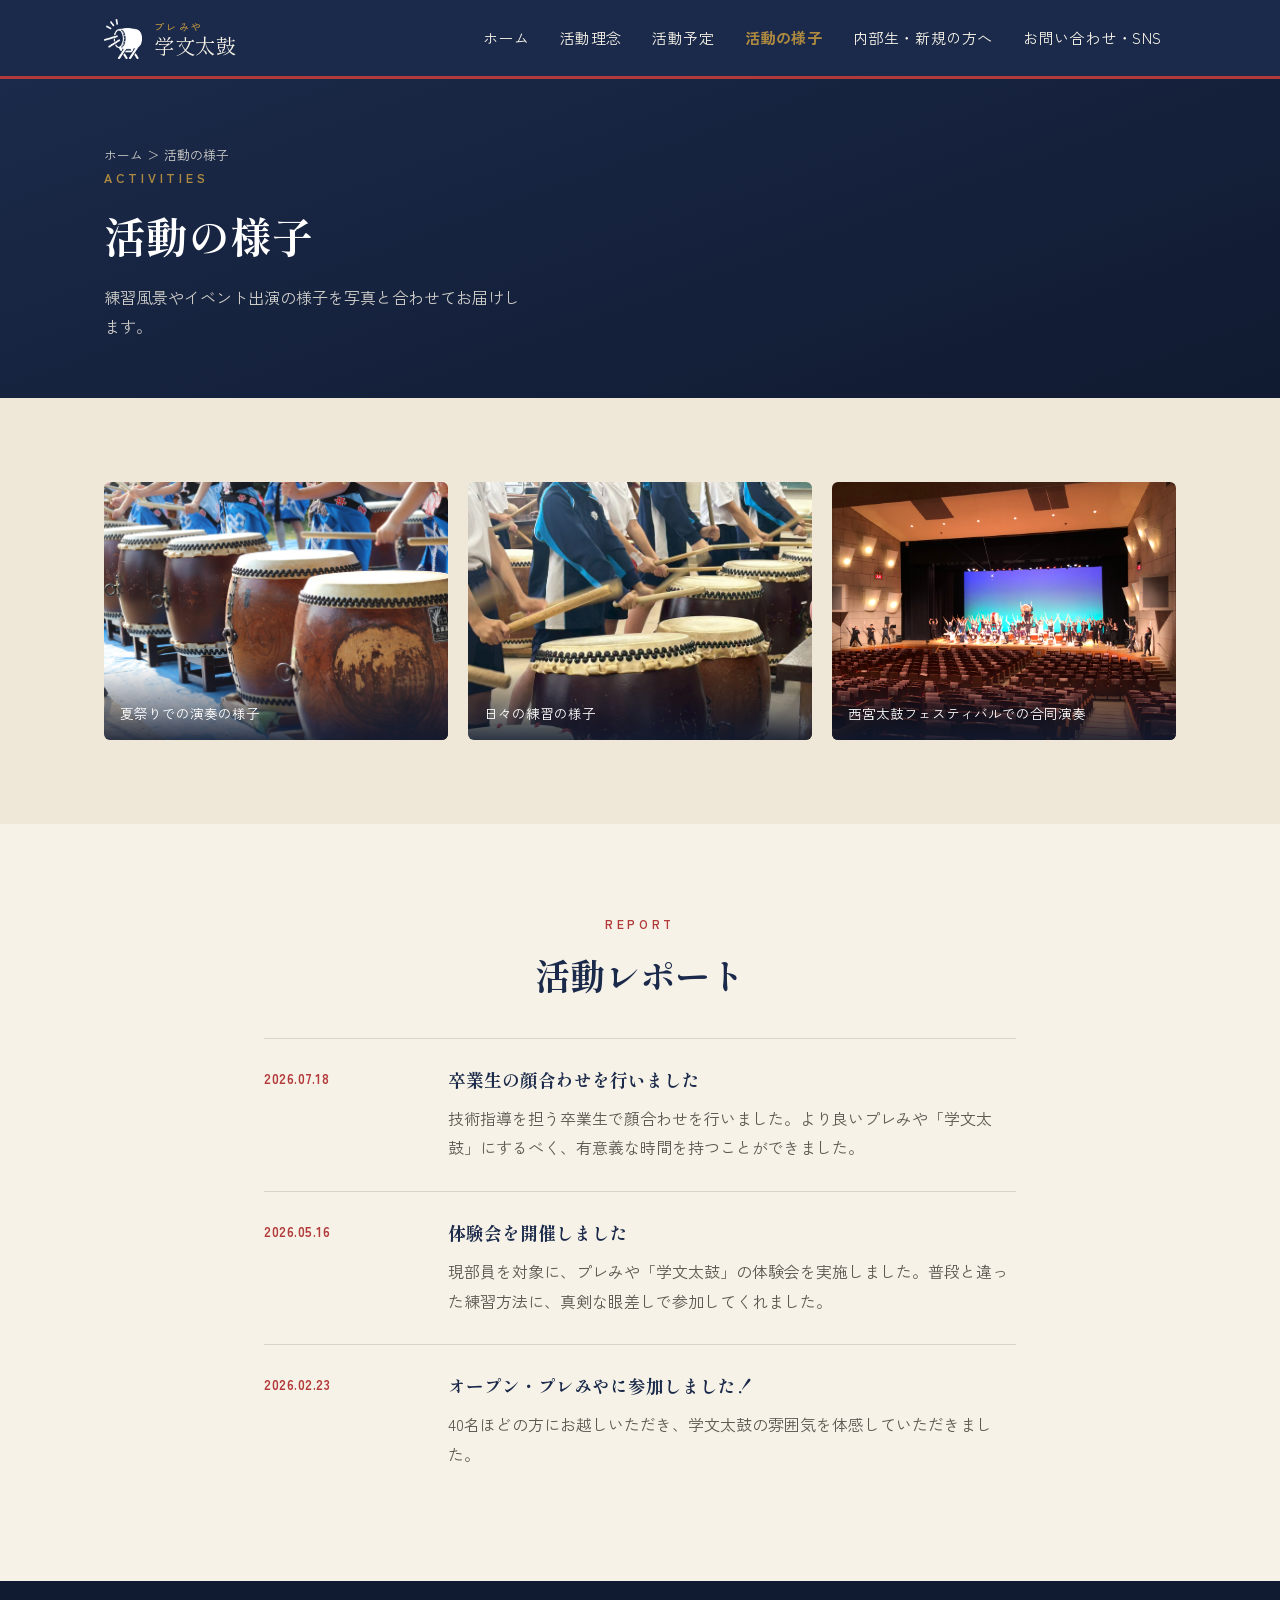
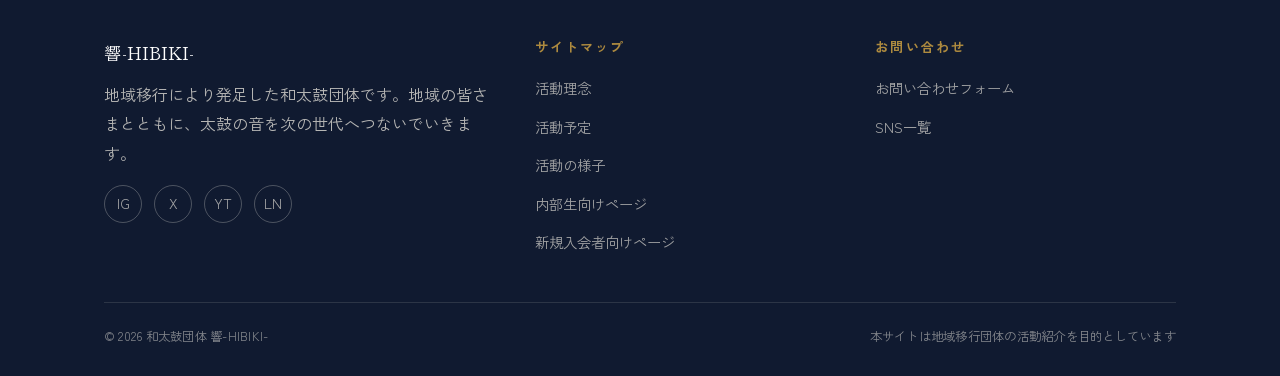
==== activities.html @ 7a4a6caa "Add files via upload" ====
<!DOCTYPE html>
<html lang="ja">
<head>
<meta charset="UTF-8">
<meta name="viewport" content="width=device-width, initial-scale=1.0">
<title>活動の様子｜プレみや「学文太鼓」</title>
<meta name="description" content="学文太鼓の練習風景やイベント出演の様子をご紹介します。">
<link rel="preconnect" href="https://fonts.googleapis.com">
<link rel="preconnect" href="https://fonts.gstatic.com" crossorigin>
<link href="https://fonts.googleapis.com/css2?family=Shippori+Mincho:wght@500;700;800&family=Zen+Kaku+Gothic+New:wght@400;500;700;900&display=swap" rel="stylesheet">
<link rel="stylesheet" href="style.css">
</head>
<body>

<header class="site-header">
  <div class="wrap">
    <a href="index (3).html" class="brand">
      <span class="mark">
        <img src="和太鼓.png" alt="響-HIBIKI- ロゴ" width="40" height="40">
      </span>
      <span class="brand-text"><small>プレみや</small>学文太鼓</span>
    </a>
    <button class="nav-toggle" aria-label="メニューを開く" aria-expanded="false" aria-controls="mainNav">
      <span></span>
    </button>
    <nav class="main-nav" id="mainNav" aria-label="グローバルナビゲーション">
      <ul>
        <li><a href="index (3).html">ホーム</a></li>
        <li><a href="philosophy.html">活動理念</a></li>
        <li><a href="schedule.html">活動予定</a></li>
        <li><a href="activities.html" aria-current="page">活動の様子</a></li>
        <li class="has-dropdown">
          <a href="#">内部生・新規の方へ</a>
          <ul class="dropdown">
            <li><a href="members.html">内部生向けページ</a></li>
            <li><a href="newcomers.html">新規入会者向けページ</a></li>
          </ul>
        </li>
        <li><a href="contact.html">お問い合わせ・SNS</a></li>
      </ul>
    </nav>
  </div>
</header>

<main>
  <section class="page-hero">
    <div class="wrap">
      <p class="breadcrumb"><a href="index (3).html">ホーム</a> ＞ 活動の様子</p>
      <p class="eyebrow">ACTIVITIES</p>
      <h1>活動の様子</h1>
      <p>練習風景やイベント出演の様子を写真と合わせてお届けします。</p>
    </div>
  </section>

  <section class="section">
    <div class="wrap">
      <div class="gallery">
        <figure>
          <img src="Stage_2026.JPG" alt="夏祭りでの演奏の様子">
          <figcaption>夏祭りでの演奏の様子</figcaption>
        </figure>
        <figure>
          <img src="practice.jpg" alt="日々の練習の様子">
          <figcaption>日々の練習の様子</figcaption>
        </figure>
        <figure>
          <img src="IMG_6213.jpeg" alt="太鼓フェスティバルでの一瞬">
          <figcaption>西宮太鼓フェスティバルでの合同演奏</figcaption>
        </figure>
      </div>
    </div>
  </section>

  <section class="section section-alt">
    <div class="wrap" style="max-width:800px;">
      <div class="section-head" style="margin-bottom:36px;">
        <span class="eyebrow">REPORT</span>
        <h2>活動レポート</h2>
      </div>

      
      <article class="report">
        <time datetime="2026-07-18">2026.07.18</time>
        <div>
          <h3 style="font-size:1.1rem;">卒業生の顔合わせを行いました</h3>
          <p style="color:rgba(42,38,32,0.75); margin-bottom:0;">技術指導を担う卒業生で顔合わせを行いました。より良いプレみや「学文太鼓」にするべく、有意義な時間を持つことができました。</p>
        </div>
      </article>
      <article class="report">
        <time datetime="2026-05-16">2026.05.16</time>
        <div>
          <h3 style="font-size:1.1rem;">体験会を開催しました</h3>
          <p style="color:rgba(42,38,32,0.75); margin-bottom:0;">現部員を対象に、プレみや「学文太鼓」の体験会を実施しました。普段と違った練習方法に、真剣な眼差しで参加してくれました。</p>
        </div>
      </article>
      <article class="report">
        <time datetime="2026-02-23">2026.02.23</time>
        <div>
          <h3 style="font-size:1.1rem;">オープン・プレみやに参加しました！</h3>
          <p style="color:rgba(42,38,32,0.75); margin-bottom:0;">40名ほどの方にお越しいただき、学文太鼓の雰囲気を体感していただきました。</p>
        </div>
      </article>
    </div>
  </section>
</main>

<footer class="site-footer">
  <div class="wrap">
    <div class="footer-grid">
      <div>
        <p class="footer-brand">響-HIBIKI-</p>
        <p>地域移行により発足した和太鼓団体です。地域の皆さまとともに、太鼓の音を次の世代へつないでいきます。</p>
        <div class="sns-row">
          <a href="contact.html" aria-label="Instagram">IG</a>
          <a href="contact.html" aria-label="X">X</a>
          <a href="contact.html" aria-label="YouTube">YT</a>
          <a href="contact.html" aria-label="LINE">LN</a>
        </div>
      </div>
      <div>
        <h4>サイトマップ</h4>
        <ul>
          <li><a href="philosophy.html">活動理念</a></li>
          <li><a href="schedule.html">活動予定</a></li>
          <li><a href="activities.html">活動の様子</a></li>
          <li><a href="members.html">内部生向けページ</a></li>
          <li><a href="newcomers.html">新規入会者向けページ</a></li>
        </ul>
      </div>
      <div>
        <h4>お問い合わせ</h4>
        <ul>
          <li><a href="contact.html">お問い合わせフォーム</a></li>
          <li><a href="contact.html">SNS一覧</a></li>
        </ul>
      </div>
    </div>
    <div class="copyright">
      <span>&copy; 2026 和太鼓団体 響-HIBIKI-</span>
      <span>本サイトは地域移行団体の活動紹介を目的としています</span>
    </div>
  </div>
</footer>

<script src="main.js"></script>
</body>
</html>
---- style.css ----
/* ============================================================
   和太鼓団体 響-HIBIKI- / 共通スタイル
   Design tokens
============================================================ */
:root{
  --indigo:#1B2A4A;
  --indigo-deep:#101a30;
  --shu:#B33A3A;
  --shu-deep:#8f2c2c;
  --wood:#6B4A34;
  --paper:#EFE8D8;
  --paper-soft:#F6F2E7;
  --sumi:#2A2620;
  --gold:#AD8A3F;
  --line:rgba(42,38,32,0.14);

  --font-display:"Shippori Mincho", "Noto Serif JP", serif;
  --font-body:"Zen Kaku Gothic New", "Noto Sans JP", sans-serif;

  --radius:6px;
  --container:1120px;
}

@media (prefers-reduced-motion: reduce){
  *{animation-duration:0.001ms !important; animation-iteration-count:1 !important; transition-duration:0.001ms !important; scroll-behavior:auto !important;}
}

*,*::before,*::after{box-sizing:border-box;}
html{scroll-behavior:smooth;}
body{
  margin:0;
  background:var(--paper);
  color:var(--sumi);
  font-family:var(--font-body);
  font-weight:400;
  line-height:1.85;
  -webkit-font-smoothing:antialiased;
}
img{max-width:100%; display:block;}
a{color:inherit;}
h1,h2,h3,h4{
  font-family:var(--font-display);
  color:var(--indigo);
  line-height:1.5;
  margin:0 0 .6em;
  font-weight:700;
}
p{margin:0 0 1em;}
.wrap{max-width:var(--container); margin:0 auto; padding:0 24px;}

a:focus-visible,button:focus-visible,summary:focus-visible{
  outline:3px solid var(--gold);
  outline-offset:3px;
}

/* ---------- 同心円モチーフ(太鼓の皮/胴) ---------- */
.ring-motif{
  position:absolute;
  border-radius:50%;
  border:1px solid rgba(255,255,255,0.16);
  pointer-events:none;
}
.ring-motif.dark{border-color:rgba(27,42,74,0.10);}

/* ---------- ヘッダー / ナビ ---------- */
.site-header{
  position:sticky; top:0; z-index:100;
  background:var(--indigo);
  border-bottom:3px solid var(--shu);
}
.site-header .wrap{
  display:flex; align-items:center; justify-content:space-between;
  min-height:76px;
}
.brand{
  display:flex; align-items:center; gap:12px;
  text-decoration:none;
  color:var(--paper-soft);
}
.brand .mark{
  width:38px; height:38px; flex:none; position:relative;
}
.brand .mark svg{width:100%; height:100%;}
.brand-text{
  font-family:var(--font-display);
  font-size:1.28rem;
  letter-spacing:.03em;
  line-height:1.2;
}
.brand-text small{
  display:block;
  font-family:var(--font-body);
  font-size:.62rem;
  letter-spacing:.24em;
  color:var(--gold);
  font-weight:500;
  margin-top:2px;
}

.nav-toggle{
  display:none;
  background:none; border:1px solid rgba(246,242,231,0.35);
  border-radius:4px;
  width:44px; height:40px;
  position:relative;
  cursor:pointer;
}
.nav-toggle span,
.nav-toggle span::before,
.nav-toggle span::after{
  content:"";
  position:absolute; left:11px; right:11px;
  height:2px; background:var(--paper-soft);
  transition:transform .25s ease, opacity .25s ease;
}
.nav-toggle span{top:19px;}
.nav-toggle span::before{top:-7px;}
.nav-toggle span::after{top:7px;}
.nav-toggle[aria-expanded="true"] span{background:transparent;}
.nav-toggle[aria-expanded="true"] span::before{transform:translateY(7px) rotate(45deg);}
.nav-toggle[aria-expanded="true"] span::after{transform:translateY(-7px) rotate(-45deg);}

.main-nav ul{
  list-style:none; display:flex; gap:2px;
  margin:0; padding:0;
}
.main-nav a{
  display:block;
  text-decoration:none;
  color:var(--paper-soft);
  font-size:.94rem;
  letter-spacing:.04em;
  padding:10px 14px;
  border-radius:4px;
  transition:background .2s ease, color .2s ease;
  white-space:nowrap;
}
.main-nav a:hover{background:rgba(246,242,231,0.12);}
.main-nav a[aria-current="page"]{color:var(--gold); font-weight:700;}

.has-dropdown{position:relative;}
.dropdown{
  list-style:none; margin:0; padding:6px;
  position:absolute; top:calc(100% + 6px); left:0;
  background:var(--indigo-deep);
  border:1px solid rgba(246,242,231,0.16);
  border-radius:6px;
  min-width:200px;
  opacity:0; visibility:hidden; transform:translateY(-6px);
  transition:opacity .18s ease, transform .18s ease, visibility .18s ease;
  box-shadow:0 14px 28px rgba(0,0,0,.28);
}
.has-dropdown:hover .dropdown,
.has-dropdown:focus-within .dropdown{
  opacity:1; visibility:visible; transform:translateY(0);
}
.dropdown a{font-size:.88rem; padding:9px 12px;}

/* ---------- Hero ---------- */
.hero{
  position:relative;
  overflow:hidden;
  background:radial-gradient(120% 140% at 78% 18%, #24365c 0%, var(--indigo) 46%, var(--indigo-deep) 100%);
  color:var(--paper-soft);
  padding:96px 0 108px;
}
.hero .wrap{position:relative; z-index:2;}
.hero-grid{
  display:grid;
  grid-template-columns:1.1fr 0.9fr;
  gap:48px;
  align-items:center;
}
.hero-media{
  position:relative;
  border-radius:8px;
  overflow:hidden;
  aspect-ratio:4/3;
  box-shadow:0 24px 48px rgba(0,0,0,0.28);
}
.hero-media img{width:100%; height:100%; object-fit:cover;}
.hero-media::after{
  content:"";
  position:absolute; inset:0;
  border:1px solid rgba(246,242,231,0.25);
  border-radius:8px;
  pointer-events:none;
}
.hero-media .caption{
  position:absolute; left:0; right:0; bottom:0;
  background:linear-gradient(0deg, rgba(16,26,48,0.85), rgba(16,26,48,0));
  color:var(--paper-soft);
  font-size:.8rem; letter-spacing:.04em;
  padding:34px 18px 14px;
}
.hero .rings{right:-260px; top:-140px;}
.hero .rings{position:absolute; right:-120px; top:-140px; z-index:1; opacity:.9;}
.hero-eyebrow{
  font-size:.78rem; letter-spacing:.32em; color:var(--gold);
  margin-bottom:18px; font-weight:600;
}
.hero h1{
  color:#fff;
  font-size:clamp(2.1rem, 5vw, 3.4rem);
  max-width:16ch;
  margin-bottom:.5em;
}
.hero p.lead{
  max-width:46ch; color:rgba(246,242,231,0.86);
  font-size:1.05rem;
}
.hero-actions{display:flex; gap:14px; flex-wrap:wrap; margin-top:32px;}
 
.btn{
  display:inline-block;
  font-family:var(--font-body);
  font-weight:700;
  font-size:.92rem;
  letter-spacing:.03em;
  padding:13px 26px;
  border-radius:3px;
  text-decoration:none;
  border:1.5px solid transparent;
  transition:transform .18s ease, background .2s ease, border-color .2s ease, color .2s ease;
}
.btn:hover{transform:translateY(-2px);}
.btn-primary{background:var(--shu); color:#fff;}
.btn-primary:hover{background:var(--shu-deep);}
.btn-ghost{border-color:rgba(246,242,231,0.5); color:var(--paper-soft);}
.btn-ghost:hover{background:rgba(246,242,231,0.12);}
.btn-dark{border-color:var(--indigo); color:var(--indigo);}
.btn-dark:hover{background:var(--indigo); color:#fff;}

/* ---------- セクション共通 ---------- */
.section{padding:84px 0;}
.section-alt{background:var(--paper-soft);}
.section-indigo{background:var(--indigo); color:var(--paper-soft);}
.section-indigo h2,.section-indigo h3{color:#fff;}

.section-head{max-width:640px; margin:0 auto 52px; text-align:center;}
.section-head .eyebrow{
  display:inline-block;
  font-size:.75rem; letter-spacing:.3em; color:var(--shu);
  font-weight:700; margin-bottom:14px;
}
.section-indigo .section-head .eyebrow{color:var(--gold);}
.section-head h2{font-size:clamp(1.6rem,3.4vw,2.2rem);}
.section-head p{color:rgba(42,38,32,0.72);}
.section-indigo .section-head p{color:rgba(246,242,231,0.78);}

.divider{
  display:flex; align-items:center; justify-content:center; gap:14px;
  margin:0 auto 52px; max-width:220px;
}
.divider::before,.divider::after{content:""; flex:1; height:1px; background:var(--line);}
.divider .dot{width:9px; height:9px; border-radius:50%; border:1.5px solid var(--shu);}

/* ---------- カード群 ---------- */
.grid{display:grid; gap:28px;}
.grid-3{grid-template-columns:repeat(3,1fr);}
.grid-2{grid-template-columns:repeat(2,1fr);}

.card{
  background:#fff;
  border:1px solid var(--line);
  border-radius:var(--radius);
  padding:30px 28px;
  position:relative;
}
.card .num{
  font-family:var(--font-display);
  font-size:.8rem; color:var(--gold);
  letter-spacing:.15em;
  margin-bottom:10px; display:block;
}
.card h3{font-size:1.15rem; margin-bottom:.5em;}
.card p{color:rgba(42,38,32,0.75); font-size:.95rem; margin-bottom:0;}

.link-card{
  display:block;
  background:#fff;
  border:1px solid var(--line);
  border-radius:var(--radius);
  padding:28px 26px;
  text-decoration:none;
  transition:border-color .2s ease, transform .2s ease, box-shadow .2s ease;
}
.link-card:hover{border-color:var(--shu); transform:translateY(-3px); box-shadow:0 16px 30px rgba(27,42,74,0.08);}
.link-card .tag{font-size:.72rem; letter-spacing:.2em; color:var(--shu); font-weight:700;}
.link-card h3{margin:.5em 0 .4em; color:var(--indigo); font-size:1.2rem;}
.link-card p{color:rgba(42,38,32,0.7); font-size:.92rem; margin-bottom:0;}
.link-card .arrow{display:inline-block; margin-top:14px; font-size:.85rem; color:var(--wood); font-weight:700;}

/* ---------- フッター ---------- */
.site-footer{
  background:var(--indigo-deep);
  color:rgba(246,242,231,0.72);
  padding:56px 0 28px;
}
.footer-grid{
  display:grid; grid-template-columns:1.3fr 1fr 1fr; gap:40px;
  padding-bottom:36px; border-bottom:1px solid rgba(246,242,231,0.12);
}
.footer-grid h4{color:var(--gold); font-family:var(--font-body); font-size:.82rem; letter-spacing:.16em; margin-bottom:16px;}
.footer-grid ul{list-style:none; margin:0; padding:0;}
.footer-grid li{margin-bottom:9px;}
.footer-grid a{text-decoration:none; font-size:.9rem; opacity:.88;}
.footer-grid a:hover{opacity:1; color:#fff;}
.footer-brand{font-family:var(--font-display); color:#fff; font-size:1.1rem; margin-bottom:10px;}
.sns-row{display:flex; gap:12px; margin-top:16px;}
.sns-row a{
  width:38px; height:38px; border-radius:50%;
  border:1px solid rgba(246,242,231,0.3);
  display:flex; align-items:center; justify-content:center;
  text-decoration:none;
}
.sns-row a:hover{border-color:var(--gold); color:var(--gold);}
.copyright{
  padding-top:22px; font-size:.78rem; letter-spacing:.02em; color:rgba(246,242,231,0.5);
  display:flex; justify-content:space-between; flex-wrap:wrap; gap:8px;
}

/* ---------- ページヘッダー(下層ページ用) ---------- */
.page-hero{
  background:linear-gradient(160deg, var(--indigo) 0%, var(--indigo-deep) 100%);
  color:#fff; padding:64px 0 56px; position:relative; overflow:hidden;
}
.page-hero .eyebrow{color:var(--gold); font-size:.78rem; letter-spacing:.3em; font-weight:700; margin-bottom:14px;}
.page-hero h1{color:#fff; font-size:clamp(1.9rem,4vw,2.6rem); margin-bottom:.4em;}
.page-hero p{color:rgba(246,242,231,0.82); max-width:52ch; margin-bottom:0;}
.breadcrumb{font-size:.8rem; color:rgba(246,242,231,0.6); margin-bottom:18px;}
.breadcrumb a{text-decoration:none; color:inherit;}
.breadcrumb a:hover{color:#fff;}

/* ---------- タブ (活動予定) ---------- */
.tabs{display:flex; gap:10px; justify-content:center; margin-bottom:40px; flex-wrap:wrap;}
.tab-btn{
  background:#fff; border:1.5px solid var(--line);
  padding:12px 26px; border-radius:30px;
  font-family:var(--font-body); font-weight:700; font-size:.92rem;
  cursor:pointer; color:var(--indigo); transition:all .2s ease;
}
.tab-btn[aria-selected="true"]{background:var(--shu); border-color:var(--shu); color:#fff;}
.tab-panel{display:none;}
.tab-panel.is-active{display:block; animation:fadein .3s ease;}
@keyframes fadein{from{opacity:0; transform:translateY(6px);} to{opacity:1; transform:translateY(0);}}

.schedule-list{display:flex; flex-direction:column; gap:16px; max-width:760px; margin:0 auto;}
.schedule-item{
  display:grid; grid-template-columns:120px 1fr; gap:22px;
  background:#fff; border:1px solid var(--line); border-radius:var(--radius);
  padding:22px 26px;
}
.schedule-item .date{
  font-family:var(--font-display); color:var(--shu);
  border-right:1px solid var(--line); padding-right:20px;
}
.schedule-item .date .d{font-size:1.5rem; font-weight:700; display:block;}
.schedule-item .date .w{font-size:.78rem; color:var(--wood);}
.schedule-item h3{font-size:1.05rem; margin-bottom:.35em;}
.schedule-item .meta{font-size:.85rem; color:var(--wood); margin-bottom:.4em;}
.schedule-item .badge{
  display:inline-block; font-size:.7rem; letter-spacing:.1em;
  padding:3px 10px; border-radius:20px; margin-bottom:8px; font-weight:700;
}
.badge-practice{background:rgba(107,74,52,0.12); color:var(--wood);}
.badge-stage{background:rgba(179,58,58,0.12); color:var(--shu);}

/* ---------- ギャラリー(活動の様子) ---------- */
.gallery{display:grid; grid-template-columns:repeat(3,1fr); gap:20px;}
.gallery figure{
  margin:0; position:relative; border-radius:var(--radius); overflow:hidden;
  background:var(--wood); aspect-ratio:4/3;
}
.gallery figure img{width:100%; height:100%; object-fit:cover;}
.gallery figcaption{
  position:absolute; left:0; right:0; bottom:0;
  background:linear-gradient(0deg, rgba(16,26,48,0.88), rgba(16,26,48,0));
  color:#fff; padding:34px 16px 14px; font-size:.85rem;
}
.report{
  border-top:1px solid var(--line); padding:28px 0; display:grid;
  grid-template-columns:160px 1fr; gap:24px;
}
.report time{font-size:.82rem; color:var(--shu); font-weight:700; letter-spacing:.04em;}

/* ---------- お問い合わせ ---------- */
.contact-grid{display:grid; grid-template-columns:1fr 1fr; gap:48px; align-items:start;}
.form-field{margin-bottom:20px;}
.form-field label{display:block; font-size:.88rem; font-weight:700; margin-bottom:8px; color:var(--indigo);}
.form-field input,.form-field select,.form-field textarea{
  width:100%; padding:12px 14px; border:1.5px solid var(--line); border-radius:4px;
  font-family:var(--font-body); font-size:.95rem; background:#fff; color:var(--sumi);
}
.form-field input:focus,.form-field select:focus,.form-field textarea:focus{
  outline:none; border-color:var(--shu);
}
.form-field .req{color:var(--shu); font-size:.75rem; margin-left:6px;}
.radio-row{display:flex; gap:18px; flex-wrap:wrap;}
.radio-row label{display:flex; align-items:center; gap:7px; font-weight:400; font-size:.92rem; color:var(--sumi);}

.sns-grid{display:grid; gap:16px;}
.sns-card{
  display:flex; align-items:center; gap:16px;
  background:#fff; border:1px solid var(--line); border-radius:var(--radius);
  padding:20px 22px; text-decoration:none;
}
.sns-card:hover{border-color:var(--shu);}
.sns-card .icon{
  width:46px; height:46px; border-radius:50%; background:var(--indigo);
  color:#fff; display:flex; align-items:center; justify-content:center; flex:none;
}
.sns-card h4{margin:0 0 3px; color:var(--indigo); font-size:1rem; font-family:var(--font-body); font-weight:700;}
.sns-card p{margin:0; font-size:.85rem; color:rgba(42,38,32,0.65);}

.info-box{
  background:var(--paper-soft); border:1px solid var(--line); border-radius:var(--radius);
  padding:24px 26px; margin-top:24px;
}
.info-box h4{color:var(--indigo); font-size:.95rem; margin-bottom:10px;}
.info-box dl{margin:0; display:grid; grid-template-columns:auto 1fr; gap:8px 16px; font-size:.9rem;}
.info-box dt{color:var(--wood); font-weight:700;}
.info-box dd{margin:0;}


/* ---------- ニュース欄 ---------- */
.news-list{
  max-width:820px; margin:0 auto;
  border-top:1px solid var(--line);
}
.news-item{
  display:grid;
  grid-template-columns:120px 130px 1fr 20px;
  align-items:center;
  gap:20px;
  padding:20px 6px;
  border-bottom:1px solid var(--line);
  text-decoration:none;
  color:var(--sumi);
  transition:background .2s ease, padding-left .2s ease;
}
.news-item:hover{background:rgba(179,58,58,0.05); padding-left:14px;}
.news-item time{
  font-family:var(--font-display);
  font-size:.85rem; color:var(--wood);
}
.news-tag{
  justify-self:start;
  display:inline-block;
  font-size:.7rem; letter-spacing:.08em; font-weight:700;
  padding:4px 12px; border-radius:20px;
  white-space:nowrap;
}
.news-tag.is-info{background:rgba(27,42,74,0.09); color:var(--indigo);}
.news-tag.is-stage{background:rgba(179,58,58,0.1); color:var(--shu);}
.news-tag.is-recruit{background:rgba(173,138,63,0.16); color:#8a6c2c;}
.news-item h3{
  font-family:var(--font-body); font-weight:700; color:var(--sumi);
  font-size:.96rem; margin:0;
}
.news-item .arrow{color:var(--wood); font-size:.9rem; justify-self:end;}
.news-more{text-align:center; margin-top:32px;}

/* ---------- お問い合わせ ---------- */
.contact-grid{display:grid; grid-template-columns:1fr 1fr; gap:48px; align-items:start;}
.form-field{margin-bottom:20px;}
.form-field label{display:block; font-size:.88rem; font-weight:700; margin-bottom:8px; color:var(--indigo);}
.form-field input,.form-field select,.form-field textarea{
  width:100%; padding:12px 14px; border:1.5px solid var(--line); border-radius:4px;
  font-family:var(--font-body); font-size:.95rem; background:#fff; color:var(--sumi);
}
.form-field input:focus,.form-field select:focus,.form-field textarea:focus{
  outline:none; border-color:var(--shu);
}
.form-field .req{color:var(--shu); font-size:.75rem; margin-left:6px;}
.radio-row{display:flex; gap:18px; flex-wrap:wrap;}
.radio-row label{display:flex; align-items:center; gap:7px; font-weight:400; font-size:.92rem; color:var(--sumi);}

.sns-grid{display:grid; gap:16px;}
.sns-card{
  display:flex; align-items:center; gap:16px;
  background:#fff; border:1px solid var(--line); border-radius:var(--radius);
  padding:20px 22px; text-decoration:none;
}
.sns-card:hover{border-color:var(--shu);}
.sns-card .icon{
  width:46px; height:46px; border-radius:50%; background:var(--indigo);
  color:#fff; display:flex; align-items:center; justify-content:center; flex:none;
}
.sns-card h4{margin:0 0 3px; color:var(--indigo); font-size:1rem; font-family:var(--font-body); font-weight:700;}
.sns-card p{margin:0; font-size:.85rem; color:rgba(42,38,32,0.65);}

.info-box{
  background:var(--paper-soft); border:1px solid var(--line); border-radius:var(--radius);
  padding:24px 26px; margin-top:24px;
}
.info-box h4{color:var(--indigo); font-size:.95rem; margin-bottom:10px;}
.info-box dl{margin:0; display:grid; grid-template-columns:auto 1fr; gap:8px 16px; font-size:.9rem;}
.info-box dt{color:var(--wood); font-weight:700;}
.info-box dd{margin:0;}

/* ---------- ステップ(入会の流れ) ---------- */
.step-list{
  max-width:760px; margin:0 auto;
  display:flex; flex-direction:column;
}
.step-item{
  display:grid; grid-template-columns:56px 1fr; gap:22px;
  padding:26px 0;
  position:relative;
}
.step-item:not(:last-child)::after{
  content:"";
  position:absolute; left:27px; top:66px; bottom:-6px;
  width:1px; background:var(--line);
}
.step-num{
  width:54px; height:54px; border-radius:50%;
  background:var(--indigo); color:#fff;
  display:flex; align-items:center; justify-content:center;
  font-family:var(--font-display); font-size:1.2rem; font-weight:700;
  flex:none; position:relative; z-index:1;
}
.step-item h3{font-size:1.1rem; margin-bottom:.4em;}
.step-item p{color:rgba(42,38,32,0.75); margin-bottom:0; font-size:.95rem;}
 
/* ---------- FAQ ---------- */
.faq-list{max-width:760px; margin:0 auto; display:flex; flex-direction:column; gap:12px;}
.faq-item{
  background:#fff; border:1px solid var(--line); border-radius:var(--radius);
  overflow:hidden;
}
.faq-item summary{
  list-style:none; cursor:pointer;
  padding:20px 52px 20px 24px;
  font-weight:700; color:var(--indigo);
  position:relative;
  font-size:.98rem;
}
.faq-item summary::-webkit-details-marker{display:none;}
.faq-item summary::before{
  content:"Q";
  color:var(--shu); font-family:var(--font-display); font-weight:700;
  margin-right:10px;
}
.faq-item summary::after{
  content:"+";
  position:absolute; right:22px; top:50%; transform:translateY(-50%);
  font-size:1.3rem; color:var(--wood); font-weight:400;
  transition:transform .2s ease;
}
.faq-item[open] summary::after{transform:translateY(-50%) rotate(45deg);}
.faq-item .faq-a{
  padding:0 24px 22px 24px;
  color:rgba(42,38,32,0.78);
  font-size:.92rem;
}
.faq-item .faq-a::before{content:"A"; color:var(--wood); font-family:var(--font-display); font-weight:700; margin-right:10px;}
 
/* ---------- Googleフォーム埋め込み ---------- */
.form-embed-wrap{
  max-width:760px; margin:0 auto;
  background:#fff; border:1px solid var(--line); border-radius:8px;
  padding:8px; overflow:hidden;
}
.form-embed{
  position:relative; width:100%;
  height:1250px;
}
.form-embed iframe{
  position:absolute; inset:0;
  width:100%; height:100%; border:0;
}
.form-fallback{
  text-align:center; margin-top:18px; font-size:.88rem; color:var(--wood);
}
 
/* ---------- お問い合わせ ---------- */
.contact-grid{display:grid; grid-template-columns:1fr 1fr; gap:48px; align-items:start;}
.form-field{margin-bottom:20px;}
.form-field label{display:block; font-size:.88rem; font-weight:700; margin-bottom:8px; color:var(--indigo);}
.form-field input,.form-field select,.form-field textarea{
  width:100%; padding:12px 14px; border:1.5px solid var(--line); border-radius:4px;
  font-family:var(--font-body); font-size:.95rem; background:#fff; color:var(--sumi);
}
.form-field input:focus,.form-field select:focus,.form-field textarea:focus{
  outline:none; border-color:var(--shu);
}
.form-field .req{color:var(--shu); font-size:.75rem; margin-left:6px;}
.radio-row{display:flex; gap:18px; flex-wrap:wrap;}
.radio-row label{display:flex; align-items:center; gap:7px; font-weight:400; font-size:.92rem; color:var(--sumi);}
 
.sns-grid{display:grid; gap:16px;}
.sns-card{
  display:flex; align-items:center; gap:16px;
  background:#fff; border:1px solid var(--line); border-radius:var(--radius);
  padding:20px 22px; text-decoration:none;
}
.sns-card:hover{border-color:var(--shu);}
.sns-card .icon{
  width:46px; height:46px; border-radius:50%; background:var(--indigo);
  color:#fff; display:flex; align-items:center; justify-content:center; flex:none;
}
.sns-card h4{margin:0 0 3px; color:var(--indigo); font-size:1rem; font-family:var(--font-body); font-weight:700;}
.sns-card p{margin:0; font-size:.85rem; color:rgba(42,38,32,0.65);}
 
.info-box{
  background:var(--paper-soft); border:1px solid var(--line); border-radius:var(--radius);
  padding:24px 26px; margin-top:24px;
}
.info-box h4{color:var(--indigo); font-size:.95rem; margin-bottom:10px;}
.info-box dl{margin:0; display:grid; grid-template-columns:auto 1fr; gap:8px 16px; font-size:.9rem;}
.info-box dt{color:var(--wood); font-weight:700;}
.info-box dd{margin:0;}
 
/* ---------- ゲートページ(内部生/新規向け入口) ---------- */
.gate-grid{display:grid; grid-template-columns:1fr 1fr; gap:32px;}
.gate-card{
  background:#fff; border:1px solid var(--line); border-radius:8px;
  padding:44px 34px; text-align:center; text-decoration:none; position:relative;
  overflow:hidden;
}
.gate-card:hover{border-color:var(--shu);}
.gate-card .icon-wrap{
  width:74px; height:74px; margin:0 auto 22px; border-radius:50%;
  background:var(--indigo); color:#fff; display:flex; align-items:center; justify-content:center;
}
.gate-card h3{font-size:1.3rem; margin-bottom:.4em;}
.gate-card p{color:rgba(42,38,32,0.7); font-size:.92rem;}
.gate-card .btn{margin-top:20px;}
 
/* ---------- 準備中ページ ---------- */
.placeholder-box{
  border:2px dashed var(--line); border-radius:10px;
  padding:60px 30px; text-align:center; color:var(--wood);
  max-width:640px; margin:0 auto;
}

/* ---------- ゲートページ(内部生/新規向け入口) ---------- */
.gate-grid{display:grid; grid-template-columns:1fr 1fr; gap:32px;}
.gate-card{
  background:#fff; border:1px solid var(--line); border-radius:8px;
  padding:44px 34px; text-align:center; text-decoration:none; position:relative;
  overflow:hidden;
}
.gate-card:hover{border-color:var(--shu);}
.gate-card .icon-wrap{
  width:74px; height:74px; margin:0 auto 22px; border-radius:50%;
  background:var(--indigo); color:#fff; display:flex; align-items:center; justify-content:center;
}
.gate-card h3{font-size:1.3rem; margin-bottom:.4em;}
.gate-card p{color:rgba(42,38,32,0.7); font-size:.92rem;}
.gate-card .btn{margin-top:20px;}

/* ---------- 準備中ページ ---------- */
.placeholder-box{
  border:2px dashed var(--line); border-radius:10px;
  padding:60px 30px; text-align:center; color:var(--wood);
  max-width:640px; margin:0 auto;
}

/* ============================================================
   レスポンシブ
============================================================ */
@media (max-width:900px){
  .grid-3{grid-template-columns:1fr 1fr;}
  .footer-grid{grid-template-columns:1fr 1fr;}
  .gallery{grid-template-columns:repeat(2,1fr);}
  .contact-grid{grid-template-columns:1fr;}
  .gate-grid{grid-template-columns:1fr;}
}

@media (max-width:760px){
  .nav-toggle{display:block;}
  .main-nav{
    position:fixed; inset:76px 0 0 0; background:var(--indigo-deep);
    transform:translateX(100%); transition:transform .28s ease;
    overflow-y:auto; padding:20px 0 40px;
  }
  .main-nav.is-open{transform:translateX(0);}
  .main-nav ul{flex-direction:column; padding:0 24px;}
  .main-nav a{padding:16px 8px; border-bottom:1px solid rgba(246,242,231,0.1); border-radius:0;}
  .has-dropdown .dropdown{
    position:static; opacity:1; visibility:visible; transform:none;
    background:transparent; border:none; box-shadow:none; padding:0 0 0 14px; display:none;
  }
  .has-dropdown.is-open .dropdown{display:block;}
  .dropdown a{border-bottom:1px solid rgba(246,242,231,0.06); color:rgba(246,242,231,0.75);}

  .hero{padding:64px 0 72px;}
  .hero-actions{flex-direction:column; align-items:flex-start;}
  .section{padding:60px 0;}
  .grid-3,.grid-2{grid-template-columns:1fr;}
  .footer-grid{grid-template-columns:1fr; gap:28px;}
  .gallery{grid-template-columns:1fr 1fr;}
  .schedule-item{grid-template-columns:1fr;}
  .schedule-item .date{border-right:none; border-bottom:1px solid var(--line); padding-right:0; padding-bottom:12px; display:flex; align-items:baseline; gap:10px;}
  .report{grid-template-columns:1fr; gap:8px;}
  .copyright{flex-direction:column;}
}

@media (max-width:480px){
  .gallery{grid-template-columns:1fr;}
  .wrap{padding:0 18px;}
}
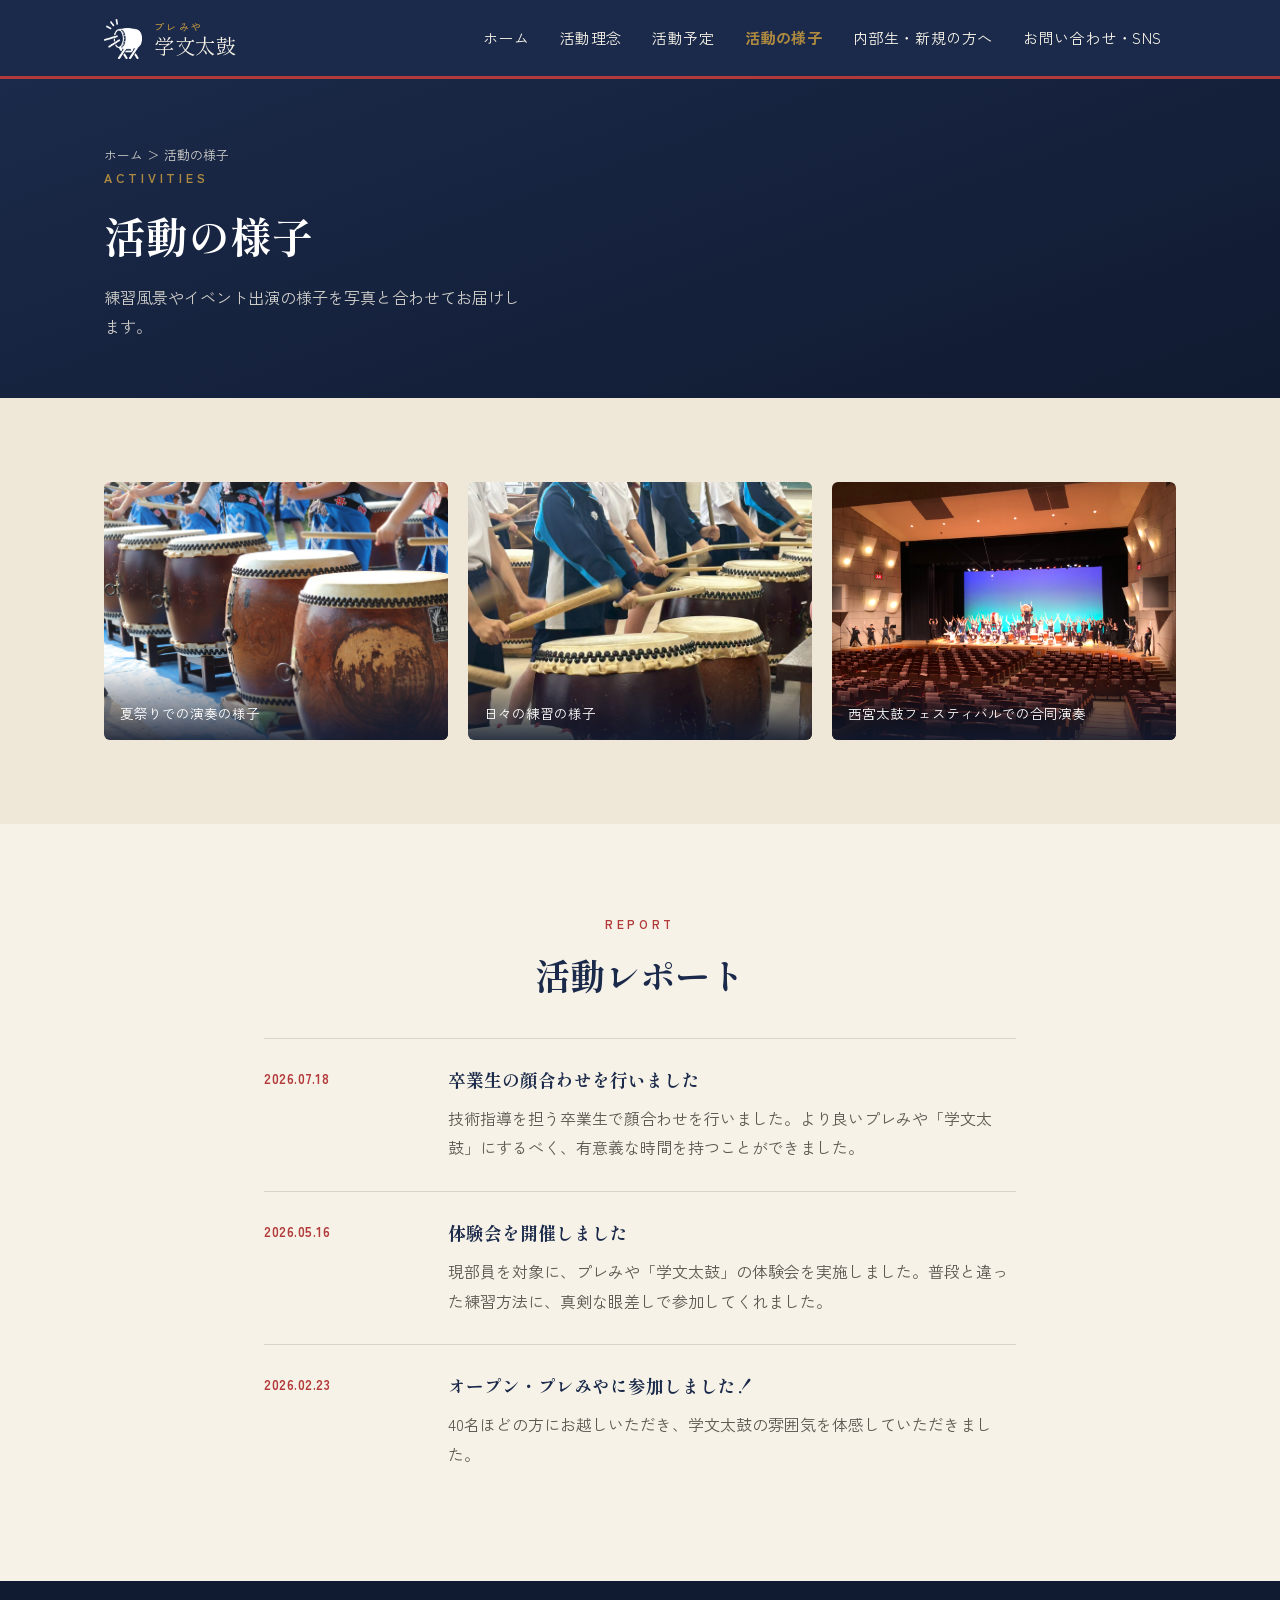
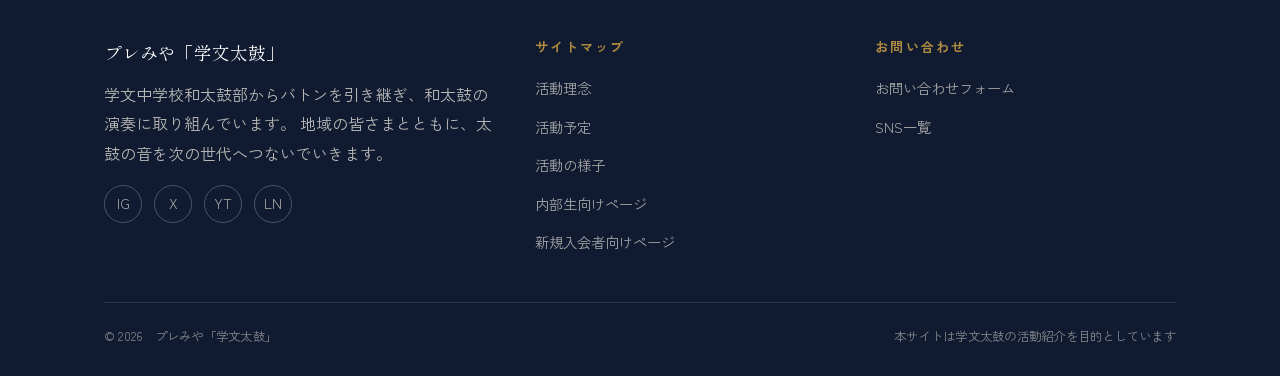
==== commit ba087bbf: "Update activities.html" ====
--- a/activities.html
+++ b/activities.html
@@ -108,8 +108,9 @@
   <div class="wrap">
     <div class="footer-grid">
       <div>
-        <p class="footer-brand">響-HIBIKI-</p>
-        <p>地域移行により発足した和太鼓団体です。地域の皆さまとともに、太鼓の音を次の世代へつないでいきます。</p>
+        <p class="footer-brand">プレみや「学文太鼓」</p>
+        <p>学文中学校和太鼓部からバトンを引き継ぎ、和太鼓の演奏に取り組んでいます。
+          地域の皆さまとともに、太鼓の音を次の世代へつないでいきます。</p>
         <div class="sns-row">
           <a href="contact.html" aria-label="Instagram">IG</a>
           <a href="contact.html" aria-label="X">X</a>
@@ -136,8 +137,8 @@
       </div>
     </div>
     <div class="copyright">
-      <span>&copy; 2026 和太鼓団体 響-HIBIKI-</span>
-      <span>本サイトは地域移行団体の活動紹介を目的としています</span>
+      <span>&copy; 2026　プレみや「学文太鼓」</span>
+      <span>本サイトは学文太鼓の活動紹介を目的としています</span>
     </div>
   </div>
 </footer>
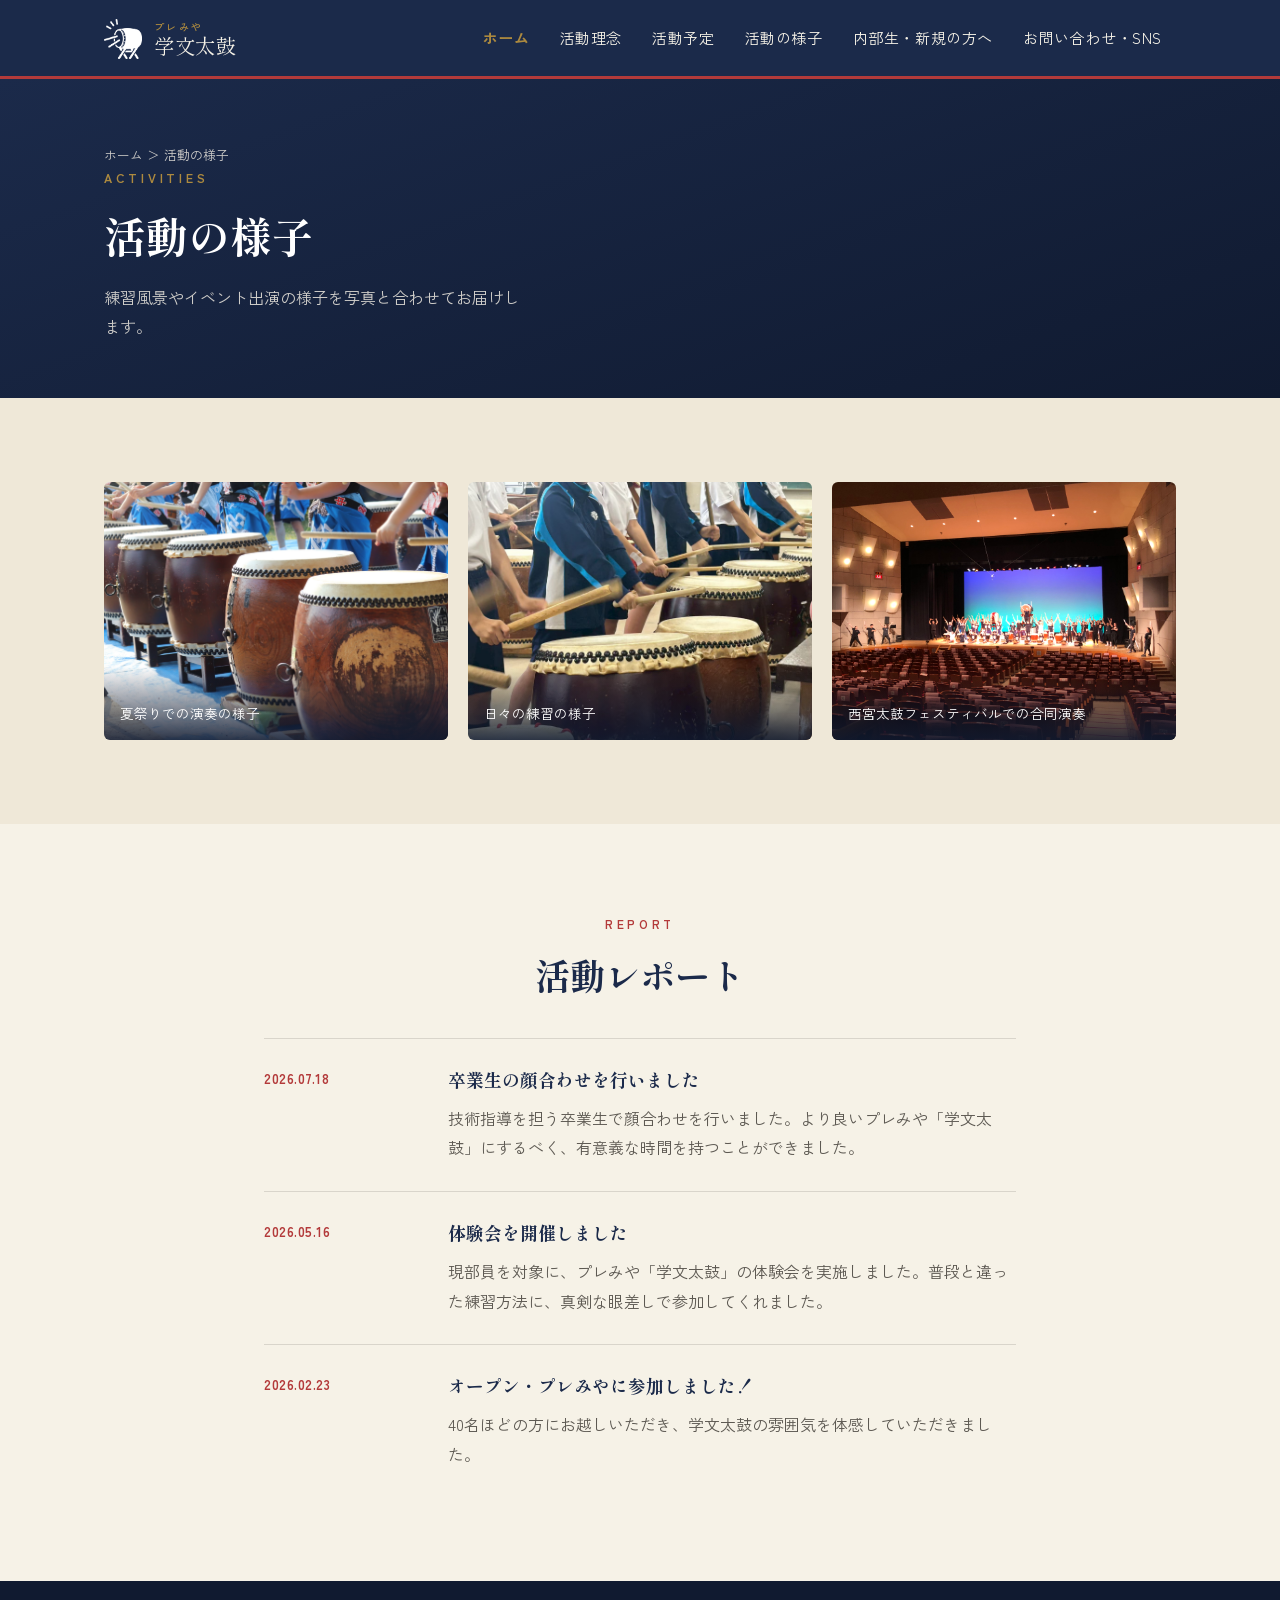
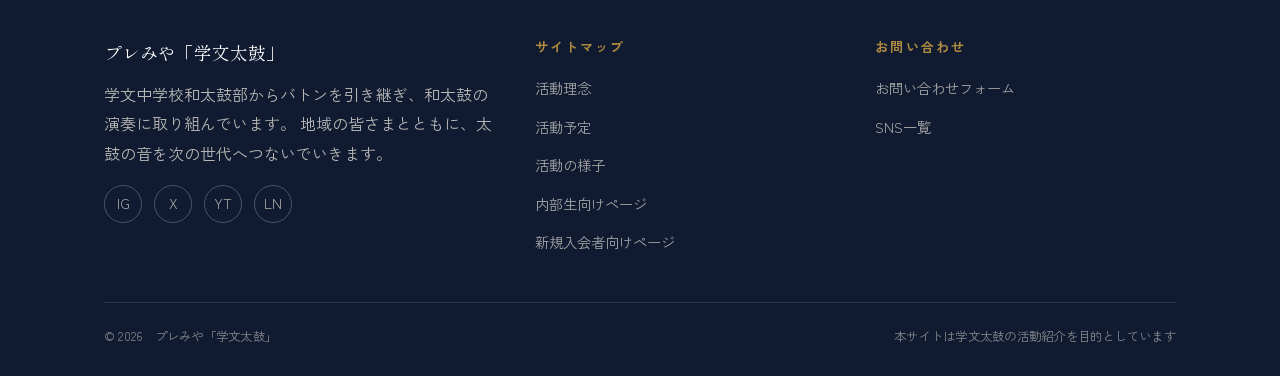
==== commit 98d56869: "Update activities.html" ====
--- a/activities.html
+++ b/activities.html
@@ -14,21 +14,24 @@
 
 <header class="site-header">
   <div class="wrap">
-    <a href="index (3).html" class="brand">
+    <a href="index.html" class="brand">
       <span class="mark">
-        <img src="和太鼓.png" alt="響-HIBIKI- ロゴ" width="40" height="40">
+        <img src="和太鼓.png" alt="学文太鼓 ロゴ" width="40" height="40">
       </span>
       <span class="brand-text"><small>プレみや</small>学文太鼓</span>
     </a>
+ 
+
     <button class="nav-toggle" aria-label="メニューを開く" aria-expanded="false" aria-controls="mainNav">
       <span></span>
     </button>
+
     <nav class="main-nav" id="mainNav" aria-label="グローバルナビゲーション">
       <ul>
-        <li><a href="index (3).html">ホーム</a></li>
+        <li><a href="index.html" aria-current="page">ホーム</a></li>
         <li><a href="philosophy.html">活動理念</a></li>
         <li><a href="schedule.html">活動予定</a></li>
-        <li><a href="activities.html" aria-current="page">活動の様子</a></li>
+        <li><a href="activities.html">活動の様子</a></li>
         <li class="has-dropdown">
           <a href="#">内部生・新規の方へ</a>
           <ul class="dropdown">
@@ -41,7 +44,6 @@
     </nav>
   </div>
 </header>
-
 <main>
   <section class="page-hero">
     <div class="wrap">
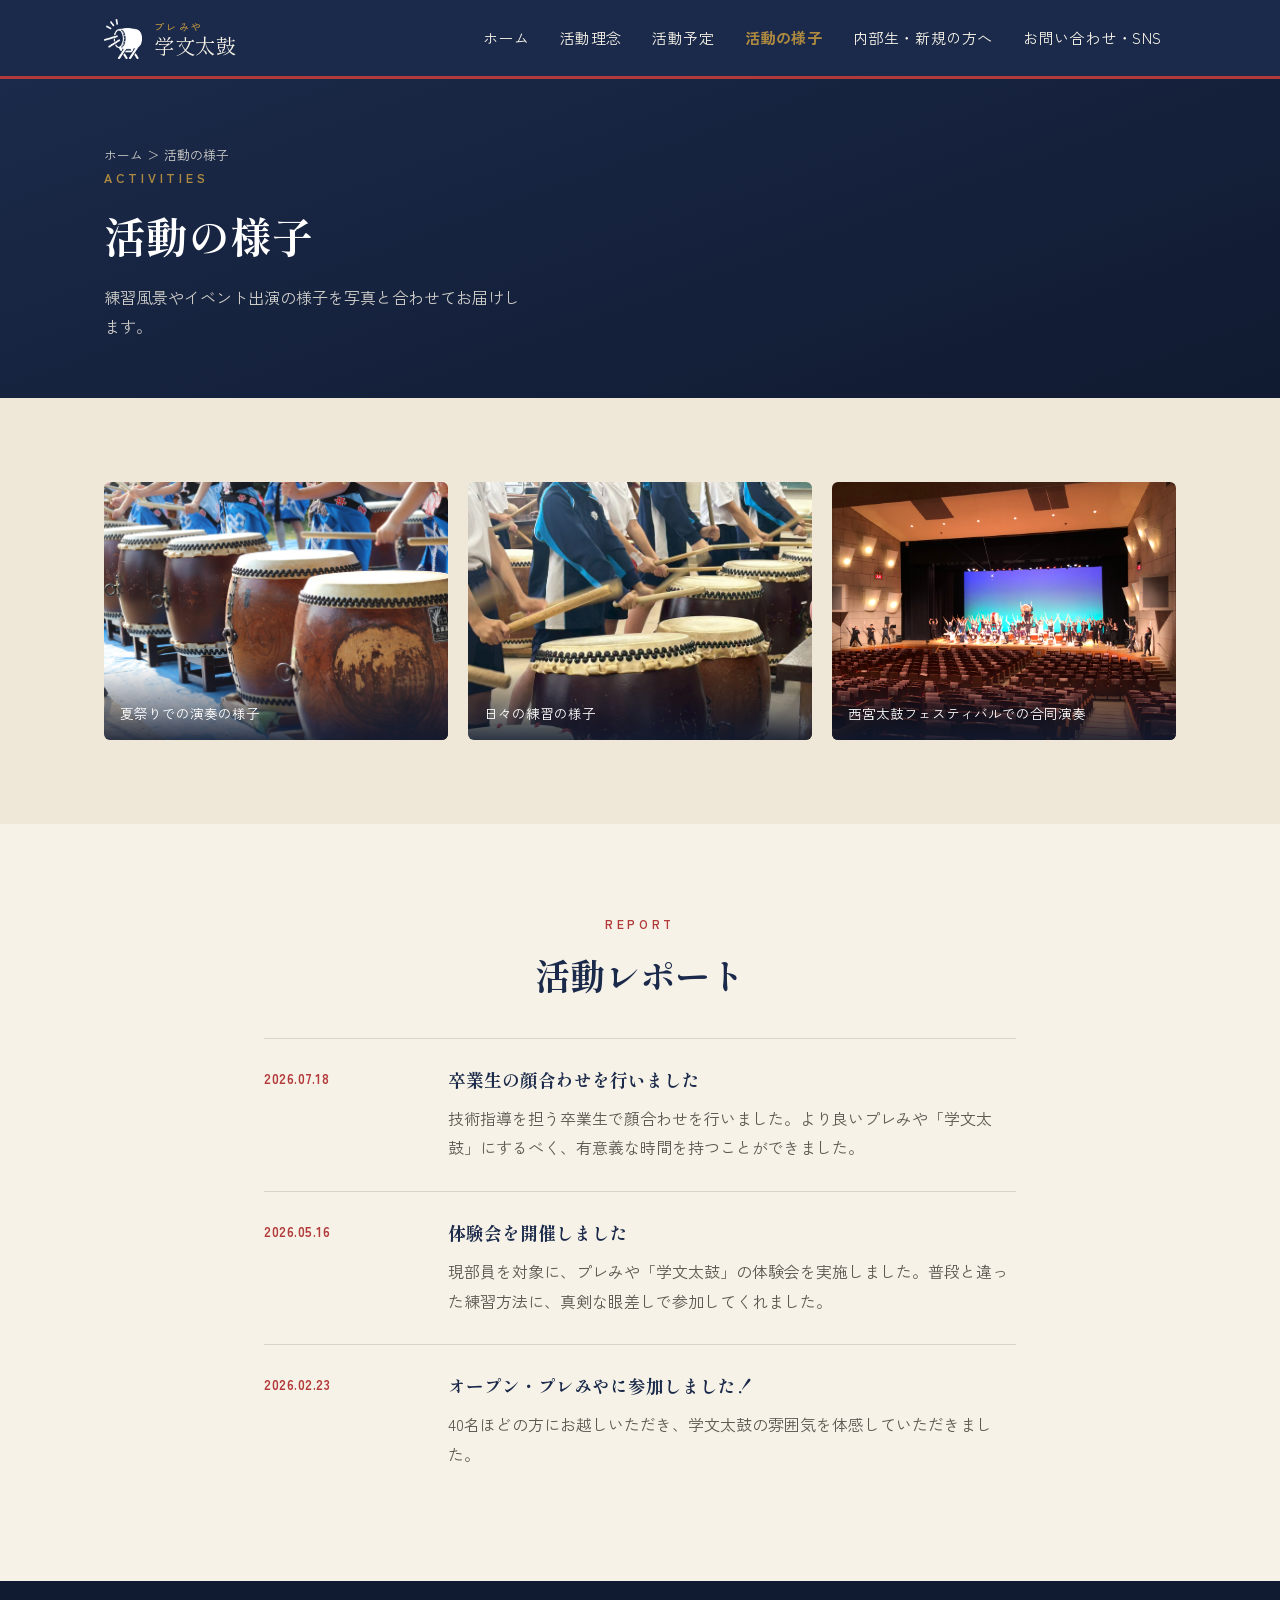
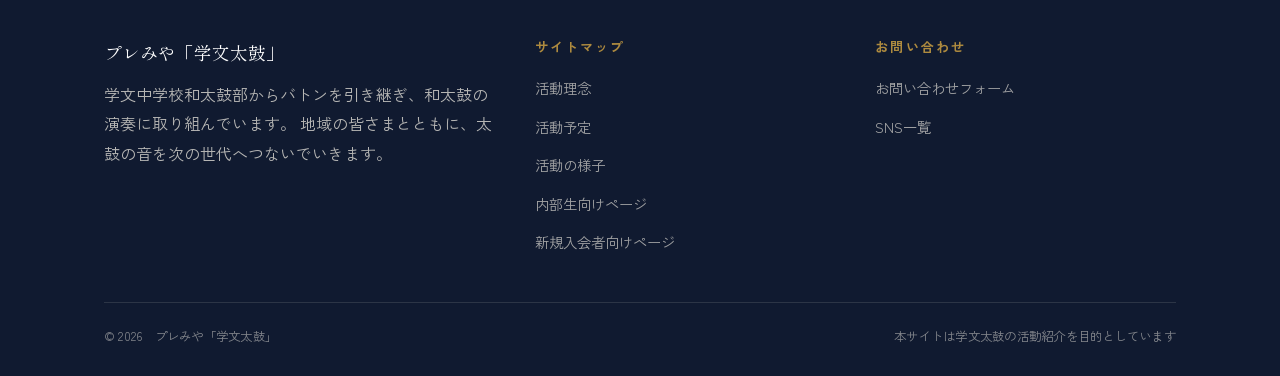
==== commit 1d852117: "Update activities.html" ====
--- a/activities.html
+++ b/activities.html
@@ -28,10 +28,10 @@
 
     <nav class="main-nav" id="mainNav" aria-label="グローバルナビゲーション">
       <ul>
-        <li><a href="index.html" aria-current="page">ホーム</a></li>
+        <li><a href="index.html">ホーム</a></li>
         <li><a href="philosophy.html">活動理念</a></li>
         <li><a href="schedule.html">活動予定</a></li>
-        <li><a href="activities.html">活動の様子</a></li>
+        <li><a href="activities.html" aria-current="page">活動の様子</a></li>
         <li class="has-dropdown">
           <a href="#">内部生・新規の方へ</a>
           <ul class="dropdown">
@@ -113,12 +113,6 @@
         <p class="footer-brand">プレみや「学文太鼓」</p>
         <p>学文中学校和太鼓部からバトンを引き継ぎ、和太鼓の演奏に取り組んでいます。
           地域の皆さまとともに、太鼓の音を次の世代へつないでいきます。</p>
-        <div class="sns-row">
-          <a href="contact.html" aria-label="Instagram">IG</a>
-          <a href="contact.html" aria-label="X">X</a>
-          <a href="contact.html" aria-label="YouTube">YT</a>
-          <a href="contact.html" aria-label="LINE">LN</a>
-        </div>
       </div>
       <div>
         <h4>サイトマップ</h4>
@@ -145,6 +139,7 @@
   </div>
 </footer>
 
+
 <script src="main.js"></script>
 </body>
 </html>
